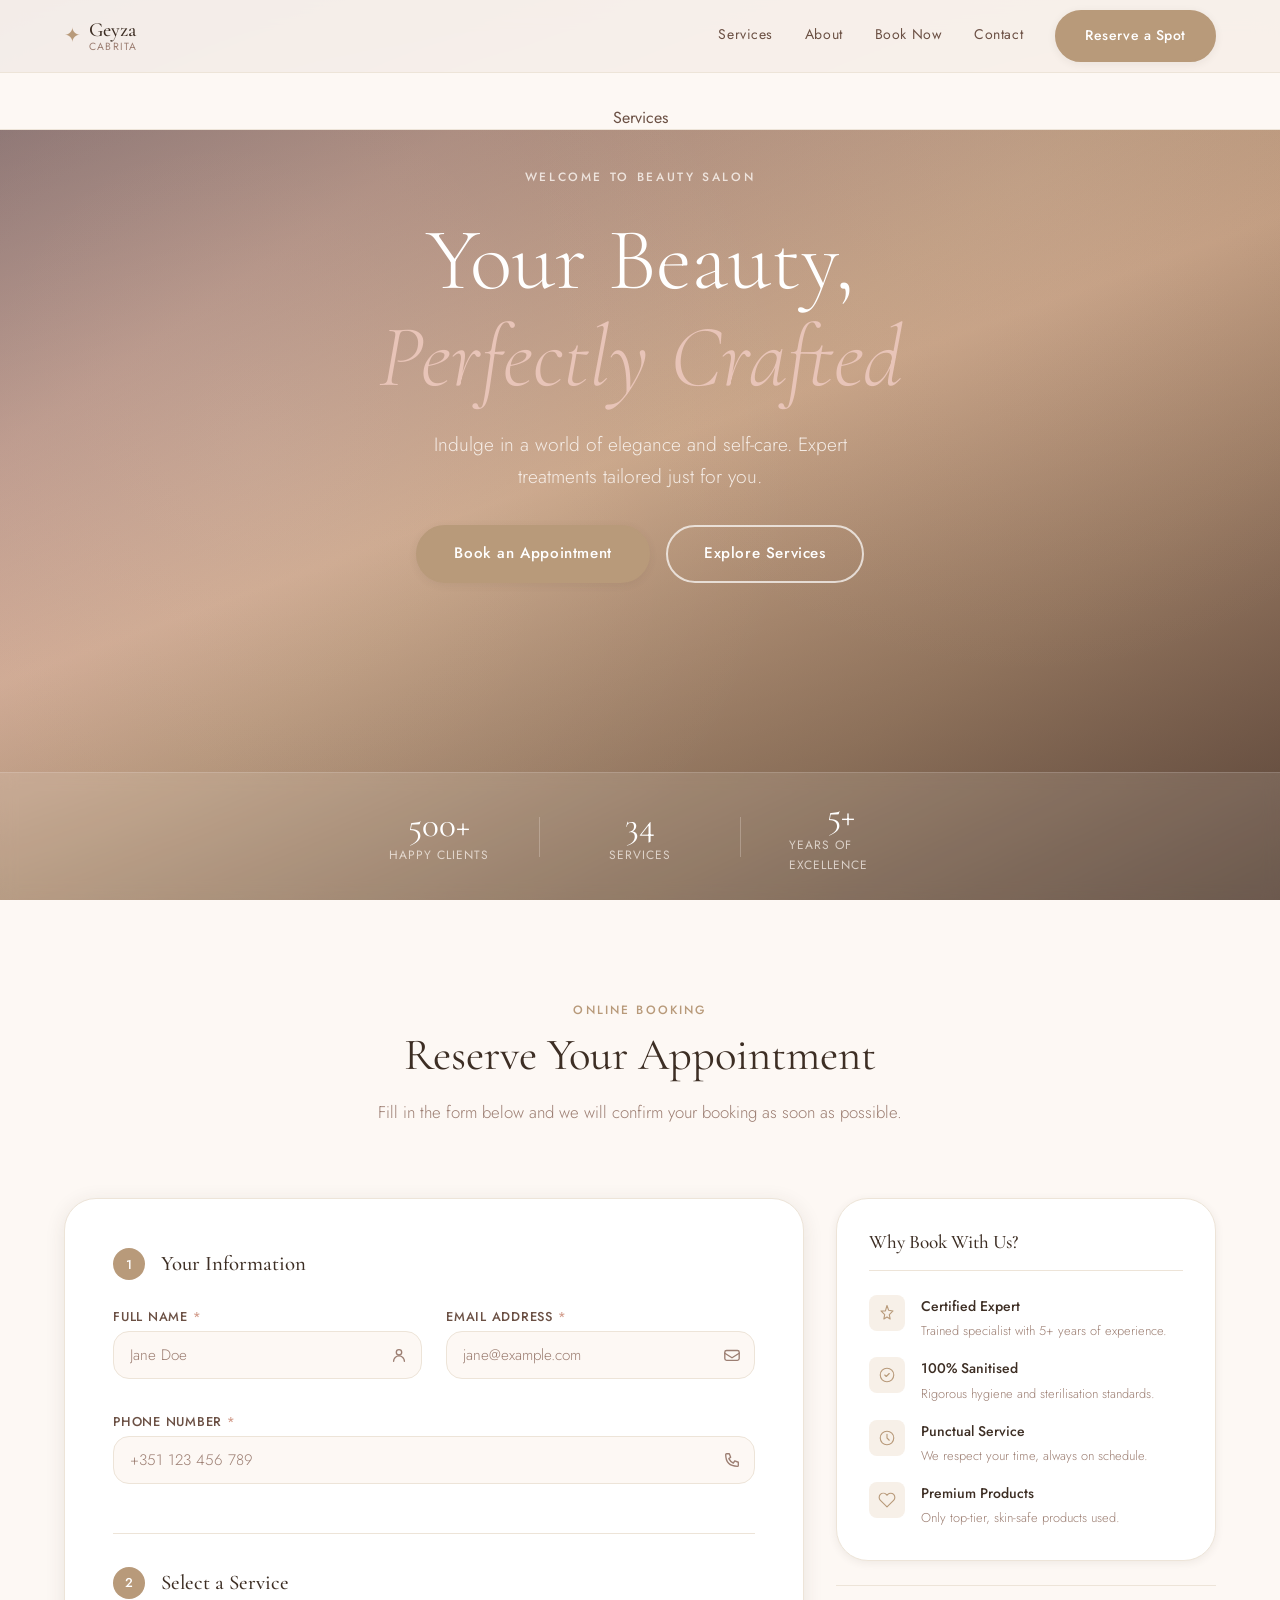
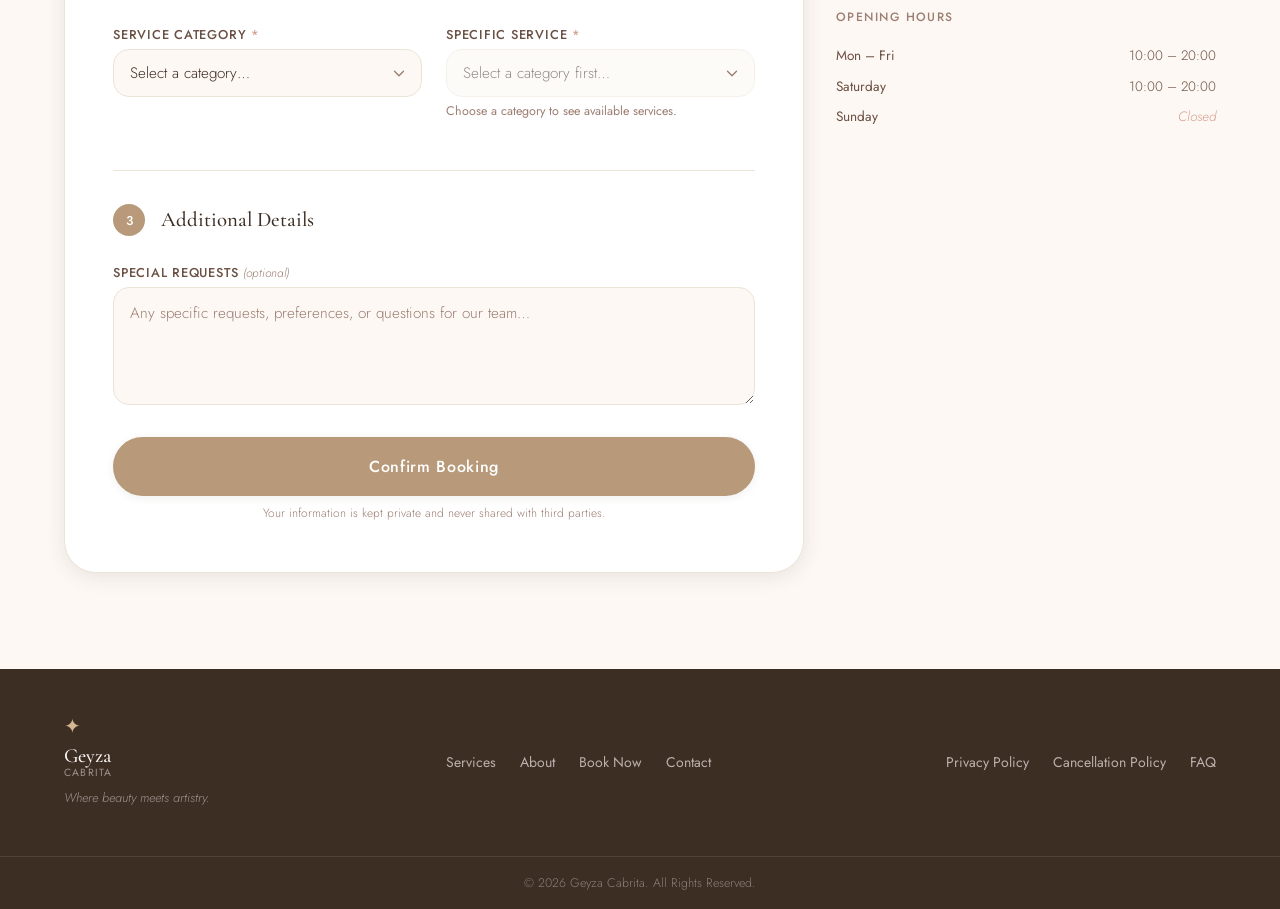
==== form.html @ 400c1639 "Add files via upload" ====
<!DOCTYPE html>
<html lang="en">
<head>
  <meta charset="UTF-8" />
  <meta name="viewport" content="width=device-width, initial-scale=1.0" />
  <meta name="description" content="Lumière Beauty Studio — Premium beauty salon offering manicure, pedicure, lashes, brows, waxing, and makeup services. Book your appointment online." />
  <title>Geyza Cabrita</title>

  <!-- Google Fonts -->
  <link rel="preconnect" href="https://fonts.googleapis.com" />
  <link rel="preconnect" href="https://fonts.gstatic.com" crossorigin />
  <link href="https://fonts.googleapis.com/css2?family=Cormorant+Garamond:ital,wght@0,300;0,400;0,500;0,600;1,300;1,400&family=Jost:wght@300;400;500;600&display=swap" rel="stylesheet" />

  <!-- Main Stylesheet -->
  <link rel="stylesheet" href="form.css" />
</head>
<body>

  <!-- ============================================================
       HEADER / NAVIGATION
  ============================================================ -->
  <header class="site-header" id="top">
    <div class="container header-inner">

      <!-- Logo -->
      <a href="#top" class="logo" aria-label="Lumière Beauty Studio home">
        <span class="logo-icon" aria-hidden="true">✦</span>
        <span class="logo-text">Geyza <em>Cabrita</em></span>
      </a>

      <!-- Desktop Navigation -->
      <nav class="nav-desktop" aria-label="Main navigation">
        <a href="#services">Services</a>
        <a href="#about">About</a>
        <a href="#booking">Book Now</a>
        <a href="#contact">Contact</a>
      </nav>

      <!-- CTA Button (desktop) -->
      <a href="#booking" class="btn btn-primary nav-cta">Reserve a Spot</a>

      <!-- Hamburger (mobile) -->
      <button class="hamburger" id="hamburger" aria-label="Toggle mobile menu" aria-expanded="false" aria-controls="mobile-menu">
        <span></span><span></span><span></span>
      </button>
    </div>

    <!-- Mobile Navigation Drawer -->
    <nav class="nav-mobile" id="mobile-menu" aria-label="Mobile navigation" aria-hidden="true">
      <a href="#services" class="mobile-link">Services</a>
      <a href="#about" class="mobile-link">About</a>
      <a href="#booking" class="mobile-link">Book Now</a>
      <a href="#contact" class="mobile-link">Contact</a>
      <a href="#booking" class="btn btn-primary mobile-cta">Reserve a Spot</a>
    </nav>
  </header>


  <!-- ============================================================
       HERO SECTION
  ============================================================ -->
  <section class="hero" aria-label="Hero banner">
    <div class="hero-overlay" aria-hidden="true"></div>
    <div class="container hero-content">
      <p class="hero-eyebrow">Welcome to Beauty Salon</p>
      <h1 class="hero-title">Your Beauty,<br /><em>Perfectly Crafted</em></h1>
      <p class="hero-subtitle">Indulge in a world of elegance and self-care. Expert treatments tailored just for you.</p>
      <div class="hero-actions">
        <a href="#booking" class="btn btn-primary btn-lg">Book an Appointment</a>
        <a href="#services" class="btn btn-outline btn-lg">Explore Services</a>
      </div>
    </div>

    <!-- Floating stats bar -->
    <div class="hero-stats" aria-label="Key statistics">
      <div class="stat-item">
        <span class="stat-number">500+</span>
        <span class="stat-label">Happy Clients</span>
      </div>
      <div class="stat-divider" aria-hidden="true"></div>
      <div class="stat-item">
        <span class="stat-number">34</span>
        <span class="stat-label">Services</span>
      </div>
      <div class="stat-divider" aria-hidden="true"></div>
      <div class="stat-item">
        <span class="stat-number">5+</span>
        <span class="stat-label">Years of Excellence</span>
      </div>
    </div>
  </section>



  <!-- ============================================================
       BOOKING / APPOINTMENT SECTION
  ============================================================ -->
  <section class="booking section-pad" id="booking" aria-labelledby="booking-heading">
    <div class="container">

      <div class="section-header">
        <p class="section-eyebrow">Online Booking</p>
        <h2 class="section-title" id="booking-heading">Reserve Your Appointment</h2>
        <p class="section-subtitle">Fill in the form below and we will confirm your booking as soon as possible.</p>
      </div>

      <div class="booking-layout">

        <!-- ---- BOOKING FORM ---- -->
        <div class="booking-form-wrap">
          <!--
            FormSpree endpoint — replace XXXXXXX with your actual FormSpree form ID.
            Example: action="https://formspree.io/f/abcdefgh"
          -->
          <form
            id="booking-form"
            class="booking-form"
            action="https://formspree.io/f/xpqjlldk"
            method="POST"
            novalidate
            aria-label="Appointment booking form"
          >

            <!-- Step 1: Personal Information -->
            <fieldset class="form-step" id="step-1">
              <legend class="step-legend">
                <span class="step-number" aria-hidden="true">1</span>
                Your Information
              </legend>

              <div class="form-row">
                <!-- Full Name -->
                <div class="form-group">
                  <label for="fullName" class="form-label">Full Name <span class="required" aria-hidden="true">*</span></label>
                  <div class="input-wrap">
                    <input
                      type="text"
                      id="fullName"
                      name="fullName"
                      class="form-input"
                      placeholder="Jane Doe"
                      required
                      autocomplete="name"
                      aria-required="true"
                    />
                    <span class="input-icon" aria-hidden="true">
                      <svg viewBox="0 0 20 20" fill="none"><circle cx="10" cy="7" r="3" stroke="currentColor" stroke-width="1.5"/><path d="M4 17c0-3.314 2.686-6 6-6s6 2.686 6 6" stroke="currentColor" stroke-width="1.5" stroke-linecap="round"/></svg>
                    </span>
                  </div>
                  <span class="form-error" id="fullName-error" role="alert" aria-live="polite"></span>
                </div>

                <!-- Email -->
                <div class="form-group">
                  <label for="email" class="form-label">Email Address <span class="required" aria-hidden="true">*</span></label>
                  <div class="input-wrap">
                    <input
                      type="email"
                      id="email"
                      name="email"
                      class="form-input"
                      placeholder="jane@example.com"
                      required
                      autocomplete="email"
                      aria-required="true"
                    />
                    <span class="input-icon" aria-hidden="true">
                      <svg viewBox="0 0 20 20" fill="none"><rect x="2" y="5" width="16" height="11" rx="2" stroke="currentColor" stroke-width="1.5"/><path d="M2 8l8 5 8-5" stroke="currentColor" stroke-width="1.5" stroke-linecap="round"/></svg>
                    </span>
                  </div>
                  <span class="form-error" id="email-error" role="alert" aria-live="polite"></span>
                </div>
              </div><!-- /.form-row -->

              <!-- Phone -->
              <div class="form-group">
                <label for="phone" class="form-label">Phone Number <span class="required" aria-hidden="true">*</span></label>
                <div class="input-wrap">
                  <input
                    type="tel"
                    id="phone"
                    name="phone"
                    class="form-input"
                    placeholder="+351 123 456 789"
                    required
                    autocomplete="tel"
                    aria-required="true"
                  />
                  <span class="input-icon" aria-hidden="true">
                    <svg viewBox="0 0 20 20" fill="none"><path d="M4 3h3l1.5 4-2 1.5a11 11 0 005 5L13 11l4 1.5V16a1 1 0 01-1 1C7.163 17 3 12.837 3 4a1 1 0 011-1z" stroke="currentColor" stroke-width="1.5" stroke-linejoin="round"/></svg>
                  </span>
                </div>
                <span class="form-error" id="phone-error" role="alert" aria-live="polite"></span>
              </div>

            </fieldset><!-- /#step-1 -->


            <!-- Step 2: Service Selection -->
            <fieldset class="form-step" id="step-2">
              <legend class="step-legend">
                <span class="step-number" aria-hidden="true">2</span>
                Select a Service
              </legend>

              <div class="form-row">
                <!-- Service Category -->
                <div class="form-group">
                  <label for="serviceCategory" class="form-label">Service Category <span class="required" aria-hidden="true">*</span></label>
                  <div class="select-wrap">
                    <select
                      id="serviceCategory"
                      name="serviceCategory"
                      class="form-select"
                      required
                      aria-required="true"
                    >
                      <option value="" disabled selected>Select a category…</option>
                      <option value="manicure">Manicure Services</option>
                      <option value="pedicure">Pedicure Services</option>
                      <option value="lashes">Lash Services</option>
                      <option value="brows">Eyebrow Services</option>
                      <option value="waxing">Waxing Services</option>
                      <option value="makeup">Makeup Services</option>
                    </select>
                    <span class="select-arrow" aria-hidden="true">
                      <svg viewBox="0 0 20 20" fill="none"><path d="M5 8l5 5 5-5" stroke="currentColor" stroke-width="1.5" stroke-linecap="round" stroke-linejoin="round"/></svg>
                    </span>
                  </div>
                  <span class="form-error" id="serviceCategory-error" role="alert" aria-live="polite"></span>
                </div>

                <!-- Specific Service -->
                <div class="form-group">
                  <label for="specificService" class="form-label">Specific Service <span class="required" aria-hidden="true">*</span></label>
                  <div class="select-wrap">
                    <select
                      id="specificService"
                      name="specificService"
                      class="form-select"
                      required
                      disabled
                      aria-required="true"
                      aria-describedby="service-hint"
                    >
                      <option value="" disabled selected>Select a category first…</option>
                    </select>
                    <span class="select-arrow" aria-hidden="true">
                      <svg viewBox="0 0 20 20" fill="none"><path d="M5 8l5 5 5-5" stroke="currentColor" stroke-width="1.5" stroke-linecap="round" stroke-linejoin="round"/></svg>
                    </span>
                  </div>
                  <span class="form-hint" id="service-hint">Choose a category to see available services.</span>
                  <span class="form-error" id="specificService-error" role="alert" aria-live="polite"></span>
                </div>
              </div><!-- /.form-row -->

            </fieldset><!-- /#step-2 -->


            <!-- Step 3: Comment / Notes -->
            <fieldset class="form-step" id="step-3">
              <legend class="step-legend">
                <span class="step-number" aria-hidden="true">3</span>
                Additional Details
              </legend>

              <div class="form-group">
                <label for="notes" class="form-label">Special Requests <span class="optional">(optional)</span></label>
                <textarea
                  id="notes"
                  name="notes"
                  class="form-textarea"
                  rows="4"
                  placeholder="Any specific requests, preferences, or questions for our team…"
                  aria-label="Special requests or comments"
                ></textarea>
              </div>

            </fieldset><!-- /#step-3 -->


            <!-- Submit -->
            <div class="form-submit">
              <button type="submit" class="btn btn-primary btn-submit" id="submit-btn">
                <span class="btn-text">Confirm Booking</span>
                <span class="btn-spinner" aria-hidden="true"></span>
              </button>
              <p class="form-privacy">Your information is kept private and never shared with third parties.</p>
            </div>

            <!-- Success Message (shown after submission) -->
            <div class="form-success" id="form-success" role="alert" aria-live="polite" hidden>
              <span class="success-icon" aria-hidden="true">✓</span>
              <h3>Booking Confirmed!</h3>
              <p>Thank you for your reservation. We will be in touch shortly to confirm your appointment details.</p>
            </div>

          </form>
        </div><!-- /.booking-form-wrap -->


        <!-- ---- SIDEBAR INFO ---- -->
        <aside class="booking-sidebar" aria-label="Booking information">

          <!-- Why book with us -->
          <div class="sidebar-card">
            <h3 class="sidebar-card-title">Why Book With Us?</h3>
            <ul class="sidebar-features">
              <li>
                <span class="sidebar-feature-icon" aria-hidden="true">
                  <svg viewBox="0 0 24 24" fill="none"><path d="M12 2l2.09 6.26L20 9.27l-4.91 4.78L16.18 20 12 17.27 7.82 20l1.09-5.95L4 9.27l5.91-.01L12 2z" stroke="currentColor" stroke-width="1.5" stroke-linejoin="round"/></svg>
                </span>
                <div>
                  <strong>Certified Expert</strong>
                  <p>Trained specialist with 5+ years of experience.</p>
                </div>
              </li>
              <li>
                <span class="sidebar-feature-icon" aria-hidden="true">
                  <svg viewBox="0 0 24 24" fill="none"><path d="M9 12l2 2 4-4" stroke="currentColor" stroke-width="1.5" stroke-linecap="round" stroke-linejoin="round"/><circle cx="12" cy="12" r="9" stroke="currentColor" stroke-width="1.5"/></svg>
                </span>
                <div>
                  <strong>100% Sanitised</strong>
                  <p>Rigorous hygiene and sterilisation standards.</p>
                </div>
              </li>
              <li>
                <span class="sidebar-feature-icon" aria-hidden="true">
                  <svg viewBox="0 0 24 24" fill="none"><circle cx="12" cy="12" r="9" stroke="currentColor" stroke-width="1.5"/><path d="M12 7v5l3 3" stroke="currentColor" stroke-width="1.5" stroke-linecap="round"/></svg>
                </span>
                <div>
                  <strong>Punctual Service</strong>
                  <p>We respect your time, always on schedule.</p>
                </div>
              </li>
              <li>
                <span class="sidebar-feature-icon" aria-hidden="true">
                  <svg viewBox="0 0 24 24" fill="none"><path d="M20.84 4.61a5.5 5.5 0 00-7.78 0L12 5.67l-1.06-1.06a5.5 5.5 0 00-7.78 7.78l1.06 1.06L12 21.23l7.78-7.78 1.06-1.06a5.5 5.5 0 000-7.78z" stroke="currentColor" stroke-width="1.5" stroke-linejoin="round"/></svg>
                </span>
                <div>
                  <strong>Premium Products</strong>
                  <p>Only top-tier, skin-safe products used.</p>
                </div>
              </li>
            </ul>
          </div>

            <!-- Opening Hours -->
            <div class="opening-hours">
              <h4 class="hours-title">Opening Hours</h4>
              <table class="hours-table" aria-label="Opening hours">
                <tbody>
                  <tr><td>Mon – Fri</td><td>10:00 – 20:00</td></tr>
                  <tr><td>Saturday</td><td>10:00 – 20:00</td></tr>
                  <tr><td>Sunday</td><td class="closed">Closed</td></tr>
                </tbody>
              </table>
            </div>
          </div>

        </aside><!-- /.booking-sidebar -->

      </div><!-- /.booking-layout -->
    </div><!-- /.container -->
  </section>


 
  <!-- ============================================================
       FOOTER
  ============================================================ -->
  <footer class="site-footer" role="contentinfo">
    <div class="container footer-inner">

      <div class="footer-brand">
        <span class="logo-icon" aria-hidden="true">✦</span>
        <span class="logo-text">Geyza<em>Cabrita</em></span>
        <p class="footer-tagline">Where beauty meets artistry.</p>
      </div>

      <nav class="footer-nav" aria-label="Footer navigation">
        <a href="#services">Services</a>
        <a href="#about">About</a>
        <a href="#booking">Book Now</a>
        <a href="#contact">Contact</a>
      </nav>

      <nav class="footer-legal" aria-label="Legal links">
        <a href="#">Privacy Policy</a>
        <a href="#">Cancellation Policy</a>
        <a href="#">FAQ</a>
      </nav>

    </div>
    <div class="footer-bottom">
      <p>&copy; <span id="year"></span> Geyza Cabrita. All Rights Reserved.</p>
    </div>
  </footer>


  <!-- Main JavaScript -->
  <script src="form.js"></script>

</body>
</html>
---- form.css ----
/* ============================================================
   LUMIÈRE BEAUTY STUDIO — Main Stylesheet
   style.css
   ============================================================
   Table of Contents:
   1.  CSS Custom Properties (Design Tokens)
   2.  CSS Reset & Base
   3.  Typography
   4.  Layout Utilities
   5.  Buttons
   6.  Header & Navigation
   7.  Mobile Navigation Drawer
   8.  Hero Section
   9.  Services Section
   10. About Section
   11. Booking / Form Section
   12. Contact Section
   13. Footer
   14. Animations & Transitions
   15. Media Queries (Responsive)
   ============================================================ */


/* ============================================================
   1. CSS CUSTOM PROPERTIES (DESIGN TOKENS)
   ============================================================ */
:root {
  /* --- Colour Palette --- */
  --clr-cream:        #fdf8f4;      /* page background */
  --clr-cream-mid:    #f7f0e8;      /* section alternates */
  --clr-cream-dark:   #ede4d8;      /* borders, dividers */
  --clr-beige:        #d4b896;      /* accent warm */
  --clr-beige-dark:   #b89a7a;      /* hover states */
  --clr-rose:         #e8c4b8;      /* soft pastel accent */
  --clr-rose-dark:    #d4a090;      /* rose hover */
  --clr-mauve:        #c9b0c0;      /* secondary accent */
  --clr-text:         #3d2e24;      /* primary text */
  --clr-text-mid:     #6b5044;      /* secondary text */
  --clr-text-light:   #9c7e72;      /* muted text */
  --clr-white:        #ffffff;
  --clr-black:        #1a1210;

  /* --- Typography --- */
  --font-serif:   'Cormorant Garamond', Georgia, serif;
  --font-sans:    'Jost', system-ui, sans-serif;

  /* --- Spacing Scale --- */
  --space-xs:   0.25rem;   /*  4px */
  --space-sm:   0.5rem;    /*  8px */
  --space-md:   1rem;      /* 16px */
  --space-lg:   1.5rem;    /* 24px */
  --space-xl:   2rem;      /* 32px */
  --space-2xl:  3rem;      /* 48px */
  --space-3xl:  4.5rem;    /* 72px */
  --space-4xl:  6rem;      /* 96px */

  /* --- Border Radius --- */
  --radius-sm:   0.5rem;
  --radius-md:   1rem;
  --radius-lg:   1.5rem;
  --radius-xl:   2rem;
  --radius-full: 9999px;

  /* --- Shadows --- */
  --shadow-xs:  0 1px 3px rgba(61, 46, 36, 0.06);
  --shadow-sm:  0 2px 8px rgba(61, 46, 36, 0.08);
  --shadow-md:  0 4px 20px rgba(61, 46, 36, 0.10);
  --shadow-lg:  0 8px 40px rgba(61, 46, 36, 0.12);
  --shadow-xl:  0 16px 60px rgba(61, 46, 36, 0.14);

  /* --- Transitions --- */
  --transition-fast:   150ms ease;
  --transition-base:   250ms ease;
  --transition-slow:   400ms ease;

  /* --- Layout --- */
  --container-max:  1200px;
  --header-height:  72px;
}


/* ============================================================
   2. CSS RESET & BASE
   ============================================================ */
*, *::before, *::after {
  box-sizing: border-box;
  margin: 0;
  padding: 0;
}

html {
  scroll-behavior: smooth;
  -webkit-text-size-adjust: 100%;
  font-size: 16px;
}

body {
  font-family: var(--font-sans);
  font-size: 1rem;
  line-height: 1.65;
  color: var(--clr-text);
  background-color: var(--clr-cream);
  -webkit-font-smoothing: antialiased;
  -moz-osx-font-smoothing: grayscale;
  overflow-x: hidden;
}

img, svg {
  display: block;
  max-width: 100%;
}

a {
  color: inherit;
  text-decoration: none;
  transition: color var(--transition-base);
}

ul, ol {
  list-style: none;
}

button {
  cursor: pointer;
  border: none;
  background: none;
  font-family: inherit;
}

input, select, textarea {
  font-family: inherit;
  font-size: inherit;
}

fieldset {
  border: none;
}

/* Focus visible styles for accessibility */
:focus-visible {
  outline: 2px solid var(--clr-beige-dark);
  outline-offset: 3px;
  border-radius: var(--radius-sm);
}


/* ============================================================
   3. TYPOGRAPHY
   ============================================================ */
h1, h2, h3, h4, h5, h6 {
  font-family: var(--font-serif);
  font-weight: 400;
  line-height: 1.2;
  color: var(--clr-text);
}

h1 { font-size: clamp(2.4rem, 5vw, 4rem); }
h2 { font-size: clamp(1.8rem, 3.5vw, 2.8rem); }
h3 { font-size: clamp(1.2rem, 2vw, 1.6rem); }
h4 { font-size: 1.1rem; }

em { font-style: italic; }

p {
  color: var(--clr-text-mid);
  font-weight: 300;
}

strong {
  font-weight: 500;
  color: var(--clr-text);
}


/* ============================================================
   4. LAYOUT UTILITIES
   ============================================================ */
.container {
  width: 100%;
  max-width: var(--container-max);
  margin-inline: auto;
  padding-inline: var(--space-lg);
}

.section-pad {
  padding-block: var(--space-4xl);
}

.section-header {
  text-align: center;
  max-width: 640px;
  margin-inline: auto;
  margin-bottom: var(--space-3xl);
}

.section-eyebrow {
  display: inline-block;
  font-family: var(--font-sans);
  font-size: 0.75rem;
  font-weight: 500;
  letter-spacing: 0.18em;
  text-transform: uppercase;
  color: var(--clr-beige-dark);
  margin-bottom: var(--space-sm);
}

.section-title {
  margin-bottom: var(--space-md);
}

.section-subtitle {
  font-size: 1.05rem;
  color: var(--clr-text-light);
}


/* ============================================================
   5. BUTTONS
   ============================================================ */
.btn {
  display: inline-flex;
  align-items: center;
  justify-content: center;
  gap: var(--space-sm);
  padding: 0.75rem 1.75rem;
  border-radius: var(--radius-full);
  font-family: var(--font-sans);
  font-size: 0.875rem;
  font-weight: 500;
  letter-spacing: 0.04em;
  transition:
    background-color var(--transition-base),
    color var(--transition-base),
    border-color var(--transition-base),
    box-shadow var(--transition-base),
    transform var(--transition-fast);
  white-space: nowrap;
  cursor: pointer;
}

.btn:active {
  transform: translateY(1px);
}

/* Primary */
.btn-primary {
  background-color: var(--clr-beige-dark);
  color: var(--clr-white);
  border: 2px solid var(--clr-beige-dark);
  box-shadow: var(--shadow-sm);
}

.btn-primary:hover,
.btn-primary:focus-visible {
  background-color: var(--clr-text-mid);
  border-color: var(--clr-text-mid);
  box-shadow: var(--shadow-md);
  color: var(--clr-white);
}

/* Outline */
.btn-outline {
  background-color: transparent;
  color: var(--clr-white);
  border: 2px solid rgba(255, 255, 255, 0.7);
}

.btn-outline:hover,
.btn-outline:focus-visible {
  background-color: rgba(255, 255, 255, 0.15);
  border-color: var(--clr-white);
}

/* Large */
.btn-lg {
  padding: 0.9rem 2.25rem;
  font-size: 0.95rem;
}

/* Submit button */
.btn-submit {
  width: 100%;
  padding: 1rem 2rem;
  font-size: 1rem;
  position: relative;
  overflow: hidden;
}

.btn-submit .btn-spinner {
  display: none;
  width: 18px;
  height: 18px;
  border: 2px solid rgba(255,255,255,0.4);
  border-top-color: var(--clr-white);
  border-radius: 50%;
  animation: spin 0.7s linear infinite;
}

.btn-submit.loading .btn-text { opacity: 0.6; }
.btn-submit.loading .btn-spinner { display: block; }


/* ============================================================
   6. HEADER & NAVIGATION
   ============================================================ */
.site-header {
  position: fixed;
  top: 0;
  left: 0;
  right: 0;
  z-index: 1000;
  background-color: rgba(253, 248, 244, 0.92);
  backdrop-filter: blur(12px);
  -webkit-backdrop-filter: blur(12px);
  border-bottom: 1px solid var(--clr-cream-dark);
  transition: box-shadow var(--transition-base);
}

.site-header.scrolled {
  box-shadow: var(--shadow-md);
}

.header-inner {
  display: flex;
  align-items: center;
  justify-content: space-between;
  height: var(--header-height);
  gap: var(--space-xl);
}

/* Logo */
.logo {
  display: flex;
  align-items: center;
  gap: var(--space-sm);
  flex-shrink: 0;
}

.logo-icon {
  font-size: 1.25rem;
  color: var(--clr-beige-dark);
  line-height: 1;
}

.logo-text {
  font-family: var(--font-serif);
  font-size: 1.25rem;
  font-weight: 500;
  color: var(--clr-text);
  display: flex;
  flex-direction: column;
  line-height: 1.1;
}

.logo-text em {
  font-size: 0.65rem;
  font-style: normal;
  font-family: var(--font-sans);
  font-weight: 400;
  letter-spacing: 0.12em;
  text-transform: uppercase;
  color: var(--clr-text-light);
}

/* Desktop Nav */
.nav-desktop {
  display: flex;
  align-items: center;
  gap: var(--space-xl);
  margin-left: auto;
}

.nav-desktop a {
  font-size: 0.875rem;
  font-weight: 400;
  letter-spacing: 0.04em;
  color: var(--clr-text-mid);
  position: relative;
  padding-bottom: 2px;
}

.nav-desktop a::after {
  content: '';
  position: absolute;
  bottom: -2px;
  left: 0;
  right: 0;
  height: 1px;
  background-color: var(--clr-beige-dark);
  transform: scaleX(0);
  transform-origin: left;
  transition: transform var(--transition-base);
}

.nav-desktop a:hover::after,
.nav-desktop a:focus-visible::after {
  transform: scaleX(1);
}

.nav-desktop a:hover,
.nav-desktop a:focus-visible {
  color: var(--clr-text);
}

.nav-cta {
  flex-shrink: 0;
}

/* Hamburger */
.hamburger {
  display: none;
  flex-direction: column;
  justify-content: center;
  gap: 5px;
  width: 36px;
  height: 36px;
  padding: 4px;
  border-radius: var(--radius-sm);
  transition: background-color var(--transition-fast);
}

.hamburger:hover {
  background-color: var(--clr-cream-dark);
}

.hamburger span {
  display: block;
  width: 100%;
  height: 1.5px;
  background-color: var(--clr-text);
  border-radius: var(--radius-full);
  transition: transform var(--transition-base), opacity var(--transition-base);
}

/* Hamburger open state */
.hamburger.open span:nth-child(1) {
  transform: translateY(6.5px) rotate(45deg);
}
.hamburger.open span:nth-child(2) {
  opacity: 0;
  transform: scaleX(0);
}
.hamburger.open span:nth-child(3) {
  transform: translateY(-6.5px) rotate(-45deg);
}


/* ============================================================
   7. MOBILE NAVIGATION DRAWER
   ============================================================ */
.nav-mobile {
  display: flex;
  flex-direction: column;
  align-items: center;
  gap: var(--space-sm);
  padding: var(--space-lg) var(--space-lg) var(--space-xl);
  background-color: var(--clr-cream);
  border-top: 1px solid var(--clr-cream-dark);
  /* Hidden by default */
  max-height: 0;
  overflow: hidden;
  transition: max-height var(--transition-slow), padding var(--transition-slow);
}

.nav-mobile.open {
  max-height: 400px;
}

.mobile-link {
  font-size: 1rem;
  font-weight: 400;
  color: var(--clr-text-mid);
  padding: var(--space-sm) var(--space-md);
  border-radius: var(--radius-sm);
  width: 100%;
  text-align: center;
  transition: background-color var(--transition-fast), color var(--transition-fast);
}

.mobile-link:hover {
  background-color: var(--clr-cream-mid);
  color: var(--clr-text);
}

.mobile-cta {
  margin-top: var(--space-sm);
  width: 100%;
  max-width: 280px;
}


/* ============================================================
   8. HERO SECTION
   ============================================================ */
.hero {
  position: relative;
  min-height: 100svh;
  display: flex;
  flex-direction: column;
  align-items: center;
  justify-content: center;
  padding-top: var(--header-height);
  /* Gradient background simulating a luxury salon atmosphere */
  background:
    linear-gradient(
      160deg,
      rgba(61, 46, 36, 0.55) 0%,
      rgba(180, 130, 110, 0.35) 50%,
      rgba(61, 46, 36, 0.65) 100%
    ),
    linear-gradient(
      to bottom right,
      #c9b0c0 0%,
      #e8c4b8 25%,
      #d4b896 50%,
      #b89a7a 75%,
      #8a6a5a 100%
    );
  overflow: hidden;
}

/* Decorative texture overlay */
.hero-overlay {
  position: absolute;
  inset: 0;
  background-image:
    radial-gradient(circle at 20% 50%, rgba(253, 248, 244, 0.08) 0%, transparent 50%),
    radial-gradient(circle at 80% 20%, rgba(232, 196, 184, 0.12) 0%, transparent 40%);
  pointer-events: none;
}

.hero-content {
  position: relative;
  z-index: 1;
  text-align: center;
  padding-block: var(--space-4xl) var(--space-3xl);
  display: flex;
  flex-direction: column;
  align-items: center;
  gap: var(--space-lg);
}

.hero-eyebrow {
  font-family: var(--font-sans);
  font-size: 0.75rem;
  font-weight: 500;
  letter-spacing: 0.22em;
  text-transform: uppercase;
  color: rgba(253, 248, 244, 0.8);
  margin: 0;
}

.hero-title {
  font-family: var(--font-serif);
  font-size: clamp(2.8rem, 7vw, 5.5rem);
  font-weight: 300;
  color: var(--clr-white);
  line-height: 1.1;
  max-width: 700px;
}

.hero-title em {
  font-style: italic;
  font-weight: 300;
  color: var(--clr-rose);
}

.hero-subtitle {
  font-size: clamp(1rem, 2vw, 1.2rem);
  color: rgba(253, 248, 244, 0.85);
  max-width: 480px;
  font-weight: 300;
  margin: 0;
}

.hero-actions {
  display: flex;
  flex-wrap: wrap;
  gap: var(--space-md);
  justify-content: center;
  margin-top: var(--space-sm);
}

/* Stats bar */
.hero-stats {
  position: relative;
  z-index: 1;
  width: 100%;
  background-color: rgba(253, 248, 244, 0.12);
  backdrop-filter: blur(8px);
  -webkit-backdrop-filter: blur(8px);
  border-top: 1px solid rgba(253, 248, 244, 0.15);
  display: flex;
  align-items: center;
  justify-content: center;
  gap: 0;
  padding: var(--space-lg) var(--space-lg);
  margin-top: auto;
}

.stat-item {
  display: flex;
  flex-direction: column;
  align-items: center;
  gap: var(--space-xs);
  padding-inline: var(--space-2xl);
  flex: 1;
  max-width: 200px;
}

.stat-number {
  font-family: var(--font-serif);
  font-size: clamp(1.6rem, 3vw, 2.2rem);
  font-weight: 400;
  color: var(--clr-white);
  line-height: 1;
}

.stat-label {
  font-size: 0.75rem;
  font-weight: 400;
  letter-spacing: 0.08em;
  text-transform: uppercase;
  color: rgba(253, 248, 244, 0.7);
}

.stat-divider {
  width: 1px;
  height: 40px;
  background-color: rgba(253, 248, 244, 0.25);
  flex-shrink: 0;
}


/* ============================================================
   9. SERVICES SECTION
   ============================================================ */
.services {
  background-color: var(--clr-cream);
}

.services-grid {
  display: grid;
  grid-template-columns: repeat(auto-fill, minmax(300px, 1fr));
  gap: var(--space-lg);
}

.service-card {
  background-color: var(--clr-white);
  border: 1px solid var(--clr-cream-dark);
  border-radius: var(--radius-xl);
  padding: var(--space-xl) var(--space-xl) var(--space-lg);
  display: flex;
  flex-direction: column;
  gap: var(--space-md);
  transition:
    transform var(--transition-base),
    box-shadow var(--transition-base),
    border-color var(--transition-base);
}

.service-card:hover {
  transform: translateY(-4px);
  box-shadow: var(--shadow-lg);
  border-color: var(--clr-beige);
}

.service-card-icon {
  width: 52px;
  height: 52px;
  background-color: var(--clr-cream-mid);
  border-radius: var(--radius-md);
  display: flex;
  align-items: center;
  justify-content: center;
  color: var(--clr-beige-dark);
  flex-shrink: 0;
}

.service-card-icon svg {
  width: 28px;
  height: 28px;
}

.service-card-title {
  font-family: var(--font-serif);
  font-size: 1.4rem;
  font-weight: 500;
  color: var(--clr-text);
}

.service-card-desc {
  font-size: 0.9rem;
  color: var(--clr-text-light);
  line-height: 1.6;
  margin: 0;
}

.service-list {
  display: flex;
  flex-direction: column;
  gap: var(--space-xs);
  flex: 1;
}

.service-list li {
  font-size: 0.875rem;
  color: var(--clr-text-mid);
  padding: var(--space-xs) 0;
  border-bottom: 1px solid var(--clr-cream-dark);
  display: flex;
  align-items: center;
  gap: var(--space-sm);
}

.service-list li::before {
  content: '·';
  color: var(--clr-beige-dark);
  font-size: 1.2rem;
  line-height: 1;
  flex-shrink: 0;
}

.service-list li:last-child {
  border-bottom: none;
}

.service-card-link {
  display: inline-flex;
  align-items: center;
  gap: var(--space-xs);
  font-size: 0.8rem;
  font-weight: 500;
  letter-spacing: 0.06em;
  text-transform: uppercase;
  color: var(--clr-beige-dark);
  margin-top: var(--space-sm);
  transition: gap var(--transition-fast), color var(--transition-fast);
}

.service-card-link:hover {
  gap: var(--space-md);
  color: var(--clr-text);
}


/* ============================================================
   10. ABOUT SECTION
   ============================================================ */
.about {
  background-color: var(--clr-cream-mid);
}

.about-inner {
  display: grid;
  grid-template-columns: 1fr 1fr;
  gap: var(--space-4xl);
  align-items: center;
}

/* Visual panel */
.about-visual {
  display: flex;
  justify-content: center;
}

.about-image-frame {
  position: relative;
  width: 100%;
  max-width: 420px;
}

.about-image-placeholder {
  width: 100%;
  aspect-ratio: 4 / 5;
  background: linear-gradient(135deg, var(--clr-rose) 0%, var(--clr-beige) 50%, var(--clr-mauve) 100%);
  border-radius: var(--radius-xl);
  display: flex;
  align-items: center;
  justify-content: center;
  box-shadow: var(--shadow-xl);
  overflow: hidden;
}

/* Replace the placeholder with an actual <img> tag when you have a photo */
.about-monogram {
  font-family: var(--font-serif);
  font-size: 8rem;
  font-weight: 300;
  color: rgba(255, 255, 255, 0.5);
  line-height: 1;
  font-style: italic;
}

.about-badge {
  position: absolute;
  bottom: -var(--space-lg);
  right: -var(--space-lg);
  bottom: -1.5rem;
  right: -1.5rem;
  background-color: var(--clr-white);
  border-radius: var(--radius-lg);
  padding: var(--space-md) var(--space-lg);
  box-shadow: var(--shadow-lg);
  display: flex;
  flex-direction: column;
  align-items: center;
  gap: var(--space-xs);
  min-width: 110px;
  text-align: center;
}

.badge-number {
  font-family: var(--font-serif);
  font-size: 2rem;
  font-weight: 500;
  color: var(--clr-beige-dark);
  line-height: 1;
}

.badge-text {
  font-size: 0.7rem;
  font-weight: 500;
  letter-spacing: 0.08em;
  text-transform: uppercase;
  color: var(--clr-text-light);
  line-height: 1.4;
}

/* Text content */
.about-content {
  display: flex;
  flex-direction: column;
  gap: var(--space-lg);
}

.about-text {
  font-size: 1rem;
  line-height: 1.8;
  color: var(--clr-text-mid);
}

.about-features {
  display: flex;
  flex-direction: column;
  gap: var(--space-md);
  padding: var(--space-lg);
  background-color: var(--clr-white);
  border-radius: var(--radius-lg);
  border: 1px solid var(--clr-cream-dark);
}

.about-feature {
  display: flex;
  align-items: flex-start;
  gap: var(--space-md);
}

.feature-icon {
  font-size: 0.9rem;
  color: var(--clr-beige-dark);
  flex-shrink: 0;
  margin-top: 2px;
}

.about-feature strong {
  display: block;
  font-size: 0.95rem;
  margin-bottom: var(--space-xs);
}

.about-feature p {
  font-size: 0.875rem;
  color: var(--clr-text-light);
  margin: 0;
}


/* ============================================================
   11. BOOKING / FORM SECTION
   ============================================================ */
.booking {
  background-color: var(--clr-cream);
}

.booking-layout {
  display: grid;
  grid-template-columns: 1fr 380px;
  gap: var(--space-xl);
  align-items: start;
}

/* Form wrapper */
.booking-form-wrap {
  background-color: var(--clr-white);
  border: 1px solid var(--clr-cream-dark);
  border-radius: var(--radius-xl);
  padding: var(--space-2xl);
  box-shadow: var(--shadow-md);
}

/* Form steps */
.form-step {
  padding: 0;
  margin-bottom: var(--space-xl);
  padding-bottom: var(--space-xl);
  border-bottom: 1px solid var(--clr-cream-dark);
}

.form-step:last-of-type {
  border-bottom: none;
  margin-bottom: 0;
  padding-bottom: 0;
}

.step-legend {
  display: flex;
  align-items: center;
  gap: var(--space-md);
  font-family: var(--font-serif);
  font-size: 1.3rem;
  font-weight: 500;
  color: var(--clr-text);
  margin-bottom: var(--space-lg);
  width: 100%;
}

.step-number {
  display: inline-flex;
  align-items: center;
  justify-content: center;
  width: 32px;
  height: 32px;
  border-radius: 50%;
  background-color: var(--clr-beige-dark);
  color: var(--clr-white);
  font-family: var(--font-sans);
  font-size: 0.8rem;
  font-weight: 500;
  flex-shrink: 0;
}

/* Form rows */
.form-row {
  display: grid;
  grid-template-columns: 1fr 1fr;
  gap: var(--space-lg);
}

/* Form groups */
.form-group {
  display: flex;
  flex-direction: column;
  gap: var(--space-xs);
  margin-bottom: var(--space-md);
}

.form-group:last-child {
  margin-bottom: 0;
}

/* Labels */
.form-label {
  font-size: 0.8rem;
  font-weight: 500;
  letter-spacing: 0.06em;
  text-transform: uppercase;
  color: var(--clr-text-mid);
}

.required {
  color: var(--clr-rose-dark);
}

.optional {
  font-weight: 300;
  font-style: italic;
  text-transform: none;
  letter-spacing: 0;
  color: var(--clr-text-light);
  font-size: 0.75rem;
}

/* Input wrapper */
.input-wrap {
  position: relative;
}

.input-wrap .input-icon {
  position: absolute;
  right: 0.875rem;
  top: 50%;
  transform: translateY(-50%);
  width: 18px;
  height: 18px;
  color: var(--clr-text-light);
  pointer-events: none;
}

.input-wrap .input-icon svg {
  width: 100%;
  height: 100%;
}

/* Inputs */
.form-input {
  width: 100%;
  padding: 0.75rem 2.75rem 0.75rem 1rem;
  background-color: var(--clr-cream);
  border: 1.5px solid var(--clr-cream-dark);
  border-radius: var(--radius-md);
  color: var(--clr-text);
  font-size: 0.95rem;
  font-weight: 300;
  transition:
    border-color var(--transition-base),
    background-color var(--transition-base),
    box-shadow var(--transition-base);
}

.form-input::placeholder {
  color: var(--clr-text-light);
  font-weight: 300;
}

.form-input:hover {
  border-color: var(--clr-beige);
}

.form-input:focus {
  outline: none;
  border-color: var(--clr-beige-dark);
  background-color: var(--clr-white);
  box-shadow: 0 0 0 3px rgba(180, 154, 122, 0.15);
}

.form-input.error {
  border-color: #c0392b;
  background-color: #fff8f8;
}

/* Select wrapper */
.select-wrap {
  position: relative;
}

.select-wrap .select-arrow {
  position: absolute;
  right: 0.875rem;
  top: 50%;
  transform: translateY(-50%);
  width: 18px;
  height: 18px;
  color: var(--clr-text-light);
  pointer-events: none;
}

.select-wrap .select-arrow svg {
  width: 100%;
  height: 100%;
}

.form-select {
  width: 100%;
  padding: 0.75rem 2.75rem 0.75rem 1rem;
  background-color: var(--clr-cream);
  border: 1.5px solid var(--clr-cream-dark);
  border-radius: var(--radius-md);
  color: var(--clr-text);
  font-size: 0.95rem;
  font-weight: 300;
  appearance: none;
  -webkit-appearance: none;
  cursor: pointer;
  transition:
    border-color var(--transition-base),
    background-color var(--transition-base),
    box-shadow var(--transition-base);
}

.form-select:hover {
  border-color: var(--clr-beige);
}

.form-select:focus {
  outline: none;
  border-color: var(--clr-beige-dark);
  background-color: var(--clr-white);
  box-shadow: 0 0 0 3px rgba(180, 154, 122, 0.15);
}

.form-select:disabled {
  opacity: 0.55;
  cursor: not-allowed;
}

.form-select.error {
  border-color: #c0392b;
}

/* Textarea */
.form-textarea {
  width: 100%;
  padding: 0.875rem 1rem;
  background-color: var(--clr-cream);
  border: 1.5px solid var(--clr-cream-dark);
  border-radius: var(--radius-md);
  color: var(--clr-text);
  font-size: 0.95rem;
  font-weight: 300;
  resize: vertical;
  min-height: 110px;
  transition:
    border-color var(--transition-base),
    background-color var(--transition-base),
    box-shadow var(--transition-base);
}

.form-textarea::placeholder {
  color: var(--clr-text-light);
  font-weight: 300;
}

.form-textarea:hover {
  border-color: var(--clr-beige);
}

.form-textarea:focus {
  outline: none;
  border-color: var(--clr-beige-dark);
  background-color: var(--clr-white);
  box-shadow: 0 0 0 3px rgba(180, 154, 122, 0.15);
}

/* Error & hint messages */
.form-error {
  font-size: 0.78rem;
  color: #c0392b;
  min-height: 1em;
  display: block;
}

.form-hint {
  font-size: 0.78rem;
  color: var(--clr-text-light);
}

/* Submit area */
.form-submit {
  margin-top: var(--space-xl);
  display: flex;
  flex-direction: column;
  gap: var(--space-sm);
  align-items: center;
}

.form-privacy {
  font-size: 0.75rem;
  color: var(--clr-text-light);
  text-align: center;
  margin: 0;
}

/* Success message */
.form-success {
  display: flex;
  flex-direction: column;
  align-items: center;
  gap: var(--space-md);
  text-align: center;
  padding: var(--space-2xl);
  background-color: var(--clr-cream-mid);
  border-radius: var(--radius-lg);
  border: 1px solid var(--clr-cream-dark);
  margin-top: var(--space-xl);
}

.form-success[hidden] {
  display: none;
}

.success-icon {
  display: inline-flex;
  align-items: center;
  justify-content: center;
  width: 56px;
  height: 56px;
  border-radius: 50%;
  background-color: var(--clr-beige-dark);
  color: var(--clr-white);
  font-size: 1.5rem;
  font-weight: 500;
}

.form-success h3 {
  font-family: var(--font-serif);
  font-size: 1.5rem;
  color: var(--clr-text);
}

.form-success p {
  color: var(--clr-text-mid);
  max-width: 360px;
}

/* Sidebar */
.booking-sidebar {
  display: flex;
  flex-direction: column;
  gap: var(--space-lg);
  position: sticky;
  top: calc(var(--header-height) + var(--space-lg));
}

.sidebar-card {
  background-color: var(--clr-white);
  border: 1px solid var(--clr-cream-dark);
  border-radius: var(--radius-xl);
  padding: var(--space-xl);
  box-shadow: var(--shadow-sm);
}

.sidebar-card-title {
  font-family: var(--font-serif);
  font-size: 1.2rem;
  font-weight: 500;
  color: var(--clr-text);
  margin-bottom: var(--space-lg);
  padding-bottom: var(--space-md);
  border-bottom: 1px solid var(--clr-cream-dark);
}

/* Why book with us list */
.sidebar-features {
  display: flex;
  flex-direction: column;
  gap: var(--space-md);
}

.sidebar-features li {
  display: flex;
  align-items: flex-start;
  gap: var(--space-md);
}

.sidebar-feature-icon {
  width: 36px;
  height: 36px;
  background-color: var(--clr-cream-mid);
  border-radius: var(--radius-sm);
  display: flex;
  align-items: center;
  justify-content: center;
  color: var(--clr-beige-dark);
  flex-shrink: 0;
}

.sidebar-feature-icon svg {
  width: 18px;
  height: 18px;
}

.sidebar-features strong {
  display: block;
  font-size: 0.875rem;
  margin-bottom: 2px;
}

.sidebar-features p {
  font-size: 0.8rem;
  color: var(--clr-text-light);
  margin: 0;
}

/* Contact list */
.contact-list {
  display: flex;
  flex-direction: column;
  gap: var(--space-md);
  margin-bottom: var(--space-lg);
}

.contact-list li {
  display: flex;
  align-items: flex-start;
  gap: var(--space-md);
  font-size: 0.875rem;
  color: var(--clr-text-mid);
}

.contact-icon {
  width: 32px;
  height: 32px;
  display: flex;
  align-items: center;
  justify-content: center;
  color: var(--clr-beige-dark);
  flex-shrink: 0;
}

.contact-icon svg {
  width: 18px;
  height: 18px;
}

.contact-list a {
  color: var(--clr-text-mid);
  text-decoration: underline;
  text-decoration-color: var(--clr-cream-dark);
  text-underline-offset: 2px;
}

.contact-list a:hover {
  color: var(--clr-beige-dark);
  text-decoration-color: var(--clr-beige-dark);
}

/* Opening hours */
.opening-hours {
  padding-top: var(--space-lg);
  border-top: 1px solid var(--clr-cream-dark);
}

.hours-title {
  font-family: var(--font-sans);
  font-size: 0.75rem;
  font-weight: 500;
  letter-spacing: 0.12em;
  text-transform: uppercase;
  color: var(--clr-text-light);
  margin-bottom: var(--space-md);
}

.hours-table {
  width: 100%;
  border-collapse: collapse;
  font-size: 0.85rem;
}

.hours-table td {
  padding: var(--space-xs) 0;
  color: var(--clr-text-mid);
}

.hours-table td:first-child {
  font-weight: 400;
  padding-right: var(--space-md);
}

.hours-table td:last-child {
  text-align: right;
  font-weight: 300;
}

.hours-table .closed {
  color: var(--clr-rose-dark);
  font-style: italic;
}


/* ============================================================
   12. CONTACT SECTION
   ============================================================ */
.contact {
  background-color: var(--clr-cream-mid);
}

.contact-grid {
  display: grid;
  grid-template-columns: 1fr 1.5fr;
  gap: var(--space-xl);
  align-items: start;
}

.contact-info-block {
  display: flex;
  flex-direction: column;
  gap: var(--space-md);
}

.contact-info-block h3 {
  font-family: var(--font-serif);
  font-size: 1.5rem;
  color: var(--clr-text);
}

.contact-info-block p {
  font-size: 0.95rem;
  color: var(--clr-text-mid);
  line-height: 1.7;
}

.contact-info-block a {
  color: var(--clr-beige-dark);
  text-decoration: underline;
  text-underline-offset: 2px;
}

.contact-info-block a:hover {
  color: var(--clr-text);
}

/* Social links */
.social-links {
  display: flex;
  gap: var(--space-sm);
  margin-top: var(--space-sm);
}

.social-link {
  display: flex;
  align-items: center;
  justify-content: center;
  width: 40px;
  height: 40px;
  border-radius: 50%;
  background-color: var(--clr-white);
  border: 1px solid var(--clr-cream-dark);
  color: var(--clr-text-mid);
  transition:
    background-color var(--transition-base),
    border-color var(--transition-base),
    color var(--transition-base),
    transform var(--transition-fast);
}

.social-link svg {
  width: 16px;
  height: 16px;
}

.social-link:hover {
  background-color: var(--clr-beige-dark);
  border-color: var(--clr-beige-dark);
  color: var(--clr-white);
  transform: translateY(-2px);
}

/* Map placeholder */
.map-placeholder {
  width: 100%;
  aspect-ratio: 16 / 9;
  background: linear-gradient(135deg, var(--clr-cream-dark) 0%, var(--clr-beige) 100%);
  border-radius: var(--radius-xl);
  display: flex;
  flex-direction: column;
  align-items: center;
  justify-content: center;
  gap: var(--space-md);
  border: 1px solid var(--clr-cream-dark);
  /* Replace this entire element with a Google Maps iframe */
}

.map-icon {
  width: 48px;
  height: 48px;
  color: var(--clr-white);
  opacity: 0.7;
}

.map-icon svg {
  width: 100%;
  height: 100%;
}

.map-placeholder p {
  font-size: 0.875rem;
  color: rgba(255,255,255,0.8);
  text-align: center;
  line-height: 1.6;
}


/* ============================================================
   13. FOOTER
   ============================================================ */
.site-footer {
  background-color: var(--clr-text);
  color: var(--clr-cream);
}

.footer-inner {
  display: flex;
  flex-wrap: wrap;
  align-items: center;
  justify-content: space-between;
  gap: var(--space-xl);
  padding-block: var(--space-2xl);
}

.footer-brand {
  display: flex;
  flex-direction: column;
  gap: var(--space-sm);
}

.footer-brand .logo-icon {
  color: var(--clr-beige);
}

.footer-brand .logo-text {
  color: var(--clr-cream);
}

.footer-brand .logo-text em {
  color: rgba(253, 248, 244, 0.5);
}

.footer-tagline {
  font-size: 0.8rem;
  color: rgba(253, 248, 244, 0.5);
  font-style: italic;
  margin: 0;
}

.footer-nav,
.footer-legal {
  display: flex;
  flex-wrap: wrap;
  gap: var(--space-lg);
}

.footer-nav a,
.footer-legal a {
  font-size: 0.875rem;
  color: rgba(253, 248, 244, 0.65);
  transition: color var(--transition-fast);
}

.footer-nav a:hover,
.footer-legal a:hover {
  color: var(--clr-cream);
}

.footer-bottom {
  border-top: 1px solid rgba(253, 248, 244, 0.1);
  padding-block: var(--space-md);
  text-align: center;
}

.footer-bottom p {
  font-size: 0.78rem;
  color: rgba(253, 248, 244, 0.4);
  margin: 0;
}


/* ============================================================
   14. ANIMATIONS & TRANSITIONS
   ============================================================ */
@keyframes spin {
  to { transform: rotate(360deg); }
}

@keyframes fadeInUp {
  from {
    opacity: 0;
    transform: translateY(24px);
  }
  to {
    opacity: 1;
    transform: translateY(0);
  }
}

@keyframes fadeIn {
  from { opacity: 0; }
  to   { opacity: 1; }
}

/* Scroll-reveal utility (applied via JS) */
.reveal {
  opacity: 0;
  transform: translateY(20px);
  transition: opacity 0.6s ease, transform 0.6s ease;
}

.reveal.visible {
  opacity: 1;
  transform: translateY(0);
}

/* Stagger delays for grid items */
.reveal:nth-child(2) { transition-delay: 0.1s; }
.reveal:nth-child(3) { transition-delay: 0.2s; }
.reveal:nth-child(4) { transition-delay: 0.3s; }
.reveal:nth-child(5) { transition-delay: 0.4s; }
.reveal:nth-child(6) { transition-delay: 0.5s; }


/* ============================================================
   15. MEDIA QUERIES (RESPONSIVE)
   ============================================================ */

/* ---- Tablet: max 1024px ---- */
@media (max-width: 1024px) {
  .about-inner {
    grid-template-columns: 1fr;
    gap: var(--space-2xl);
  }

  .about-visual {
    order: -1;
  }

  .about-image-frame {
    max-width: 340px;
  }

  .booking-layout {
    grid-template-columns: 1fr;
  }

  .booking-sidebar {
    position: static;
    display: grid;
    grid-template-columns: 1fr 1fr;
    gap: var(--space-lg);
  }

  .contact-grid {
    grid-template-columns: 1fr;
  }
}

/* ---- Mobile: max 768px ---- */
@media (max-width: 768px) {
  :root {
    --header-height: 64px;
  }

  .section-pad {
    padding-block: var(--space-3xl);
  }

  /* Header */
  .nav-desktop,
  .nav-cta {
    display: none;
  }

  .hamburger {
    display: flex;
  }

  /* Hero */
  .hero-stats {
    flex-direction: row;
    flex-wrap: wrap;
  }

  .stat-item {
    padding-inline: var(--space-lg);
  }

  /* Services */
  .services-grid {
    grid-template-columns: 1fr;
  }

  /* About */
  .about-inner {
    gap: var(--space-xl);
  }

  .about-image-frame {
    max-width: 280px;
  }

  /* Form */
  .form-row {
    grid-template-columns: 1fr;
    gap: 0;
  }

  .booking-form-wrap {
    padding: var(--space-lg);
  }

  /* Sidebar */
  .booking-sidebar {
    grid-template-columns: 1fr;
  }

  /* Footer */
  .footer-inner {
    flex-direction: column;
    align-items: flex-start;
    gap: var(--space-lg);
  }

  .footer-nav,
  .footer-legal {
    gap: var(--space-md);
  }
}

/* ---- Small Mobile: max 480px ---- */
@media (max-width: 480px) {
  .hero-actions {
    flex-direction: column;
    align-items: center;
    width: 100%;
  }

  .hero-actions .btn {
    width: 100%;
    max-width: 300px;
  }

  .hero-stats {
    padding-inline: var(--space-md);
  }

  .stat-item {
    padding-inline: var(--space-md);
  }

  .stat-divider {
    height: 30px;
  }

  .service-card {
    padding: var(--space-lg);
  }

  .booking-form-wrap {
    padding: var(--space-md);
  }
}
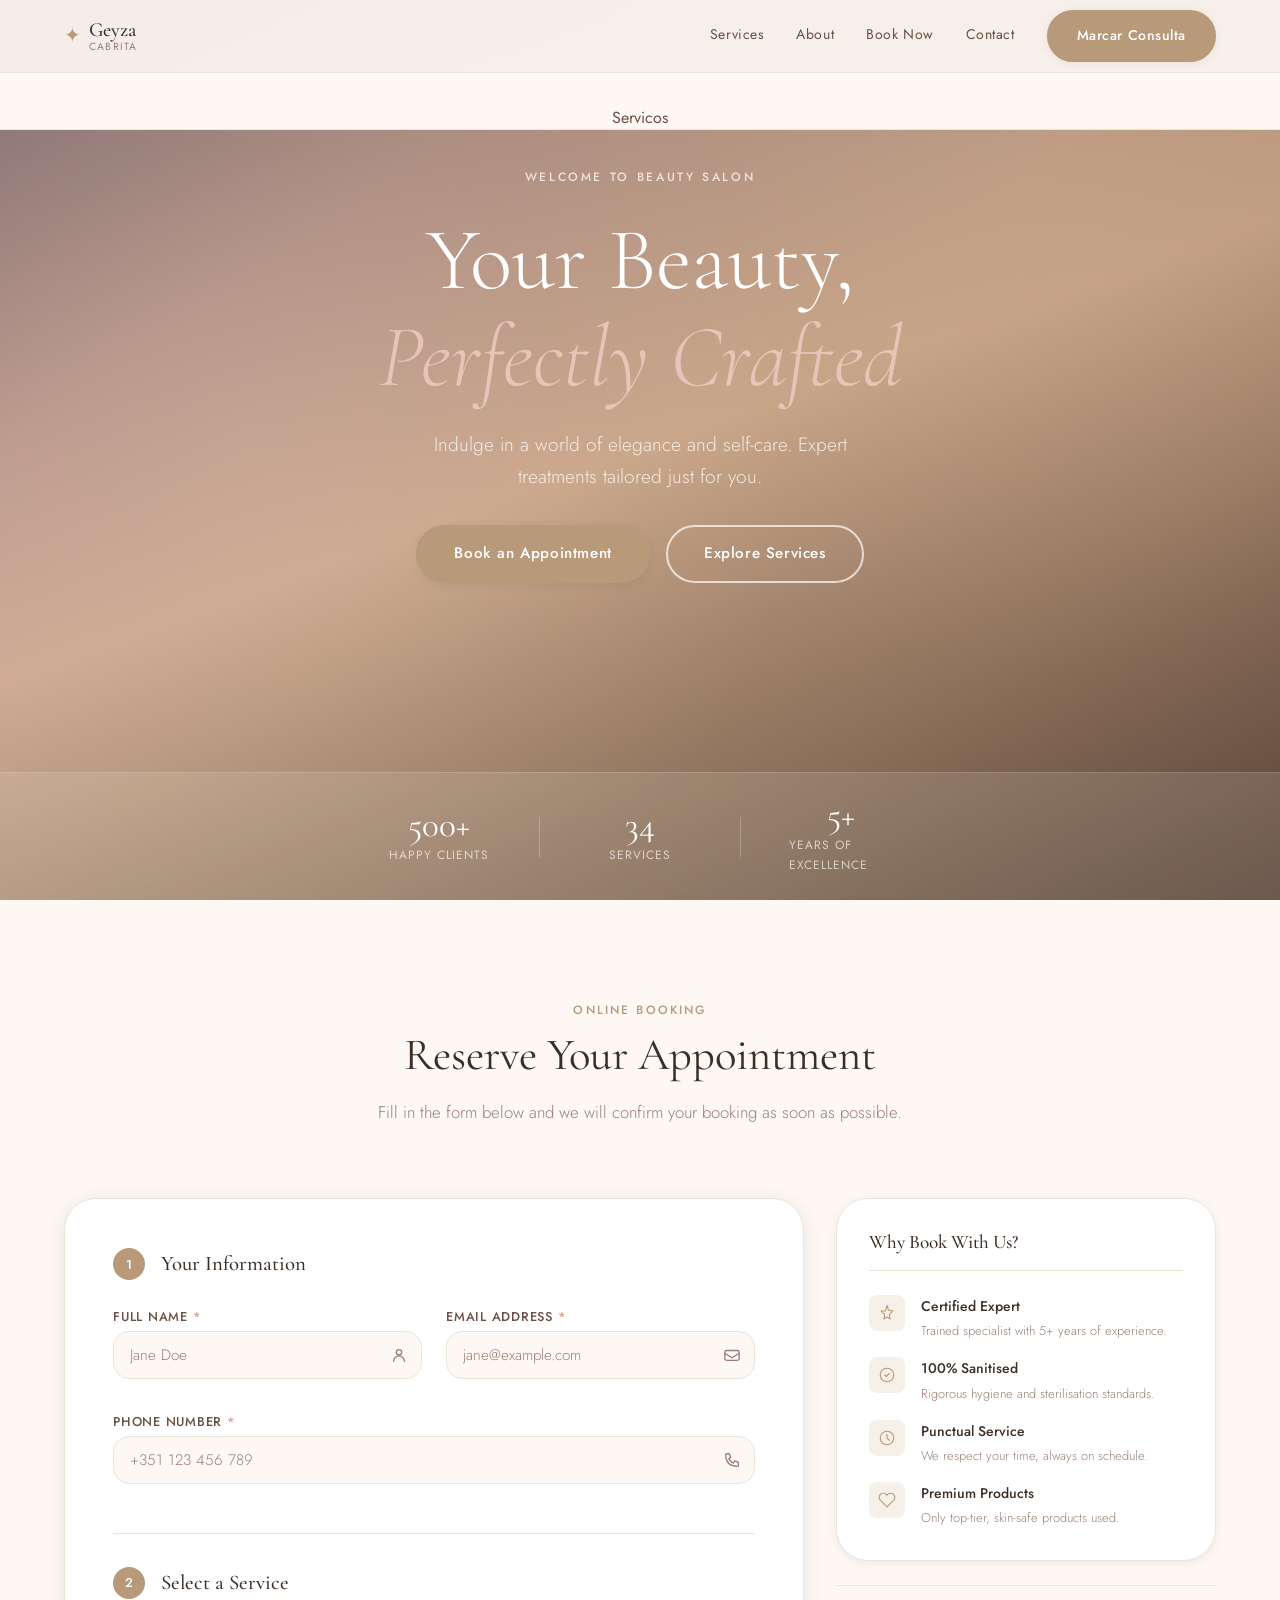
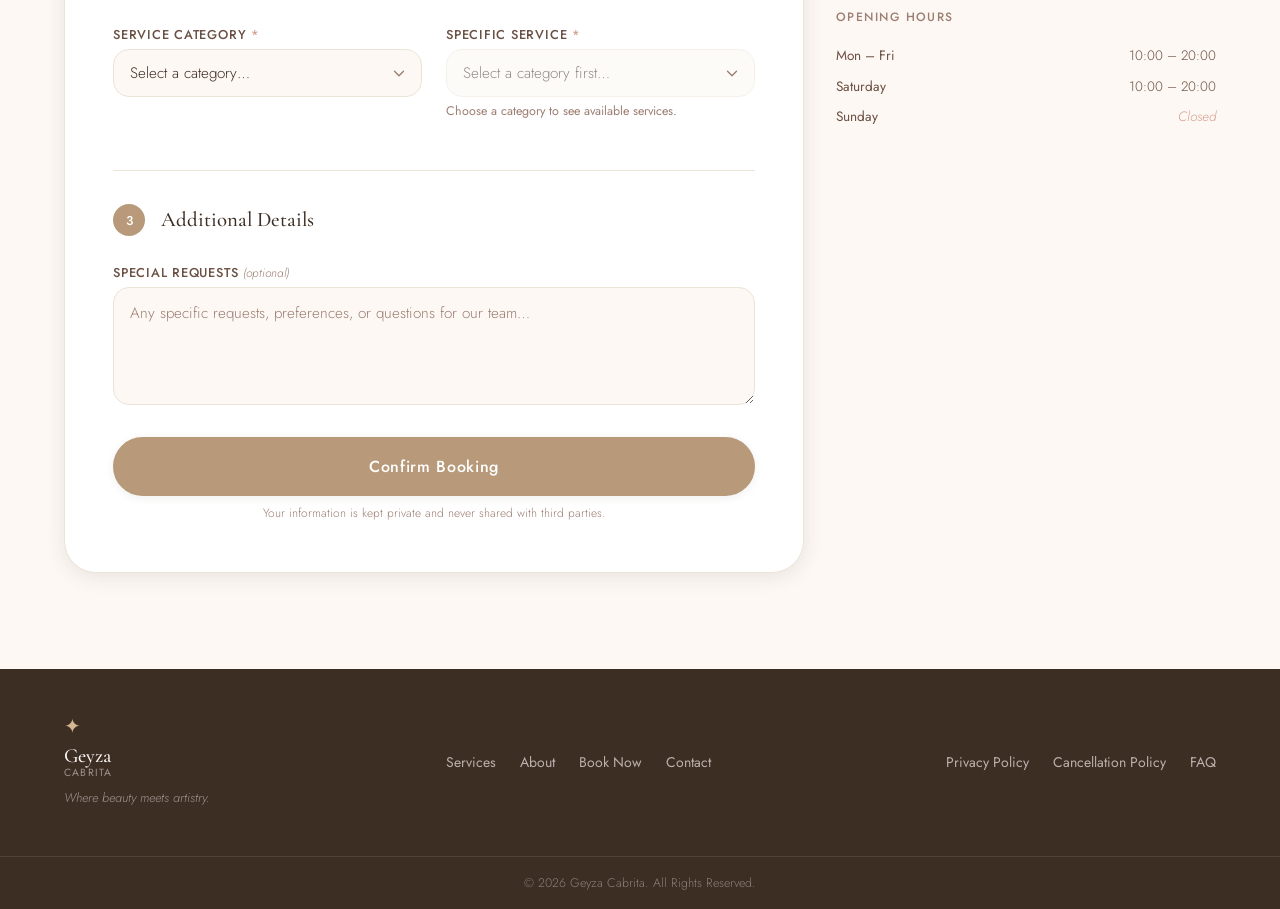
==== commit c71acbb5: "Update navigation links and button text in form.html" ====
--- a/form.html
+++ b/form.html
@@ -30,14 +30,14 @@
 
       <!-- Desktop Navigation -->
       <nav class="nav-desktop" aria-label="Main navigation">
-        <a href="#services">Services</a>
-        <a href="#about">About</a>
+        <a href="index.html#servicos">Services</a>
+        <a href=index.html#sobre">About</a>
         <a href="#booking">Book Now</a>
-        <a href="#contact">Contact</a>
+        <a href="index.html#contactos">Contact</a>
       </nav>
 
       <!-- CTA Button (desktop) -->
-      <a href="#booking" class="btn btn-primary nav-cta">Reserve a Spot</a>
+      <a href="#booking" class="btn btn-primary nav-cta">Marcar Consulta</a>
 
       <!-- Hamburger (mobile) -->
       <button class="hamburger" id="hamburger" aria-label="Toggle mobile menu" aria-expanded="false" aria-controls="mobile-menu">
@@ -47,11 +47,11 @@
 
     <!-- Mobile Navigation Drawer -->
     <nav class="nav-mobile" id="mobile-menu" aria-label="Mobile navigation" aria-hidden="true">
-      <a href="#services" class="mobile-link">Services</a>
-      <a href="#about" class="mobile-link">About</a>
-      <a href="#booking" class="mobile-link">Book Now</a>
-      <a href="#contact" class="mobile-link">Contact</a>
-      <a href="#booking" class="btn btn-primary mobile-cta">Reserve a Spot</a>
+      <a href="#services" class="mobile-link">Servicos</a>
+      <a href="#about" class="mobile-link">Sobre mim</a>
+      <a href="#booking" class="mobile-link">Marcar Consulta</a>
+      <a href="#contact" class="mobile-link">Contactos</a>
+      <a href="#booking" class="btn btn-primary mobile-cta">Marcar Consulta</a>
     </nav>
   </header>
 
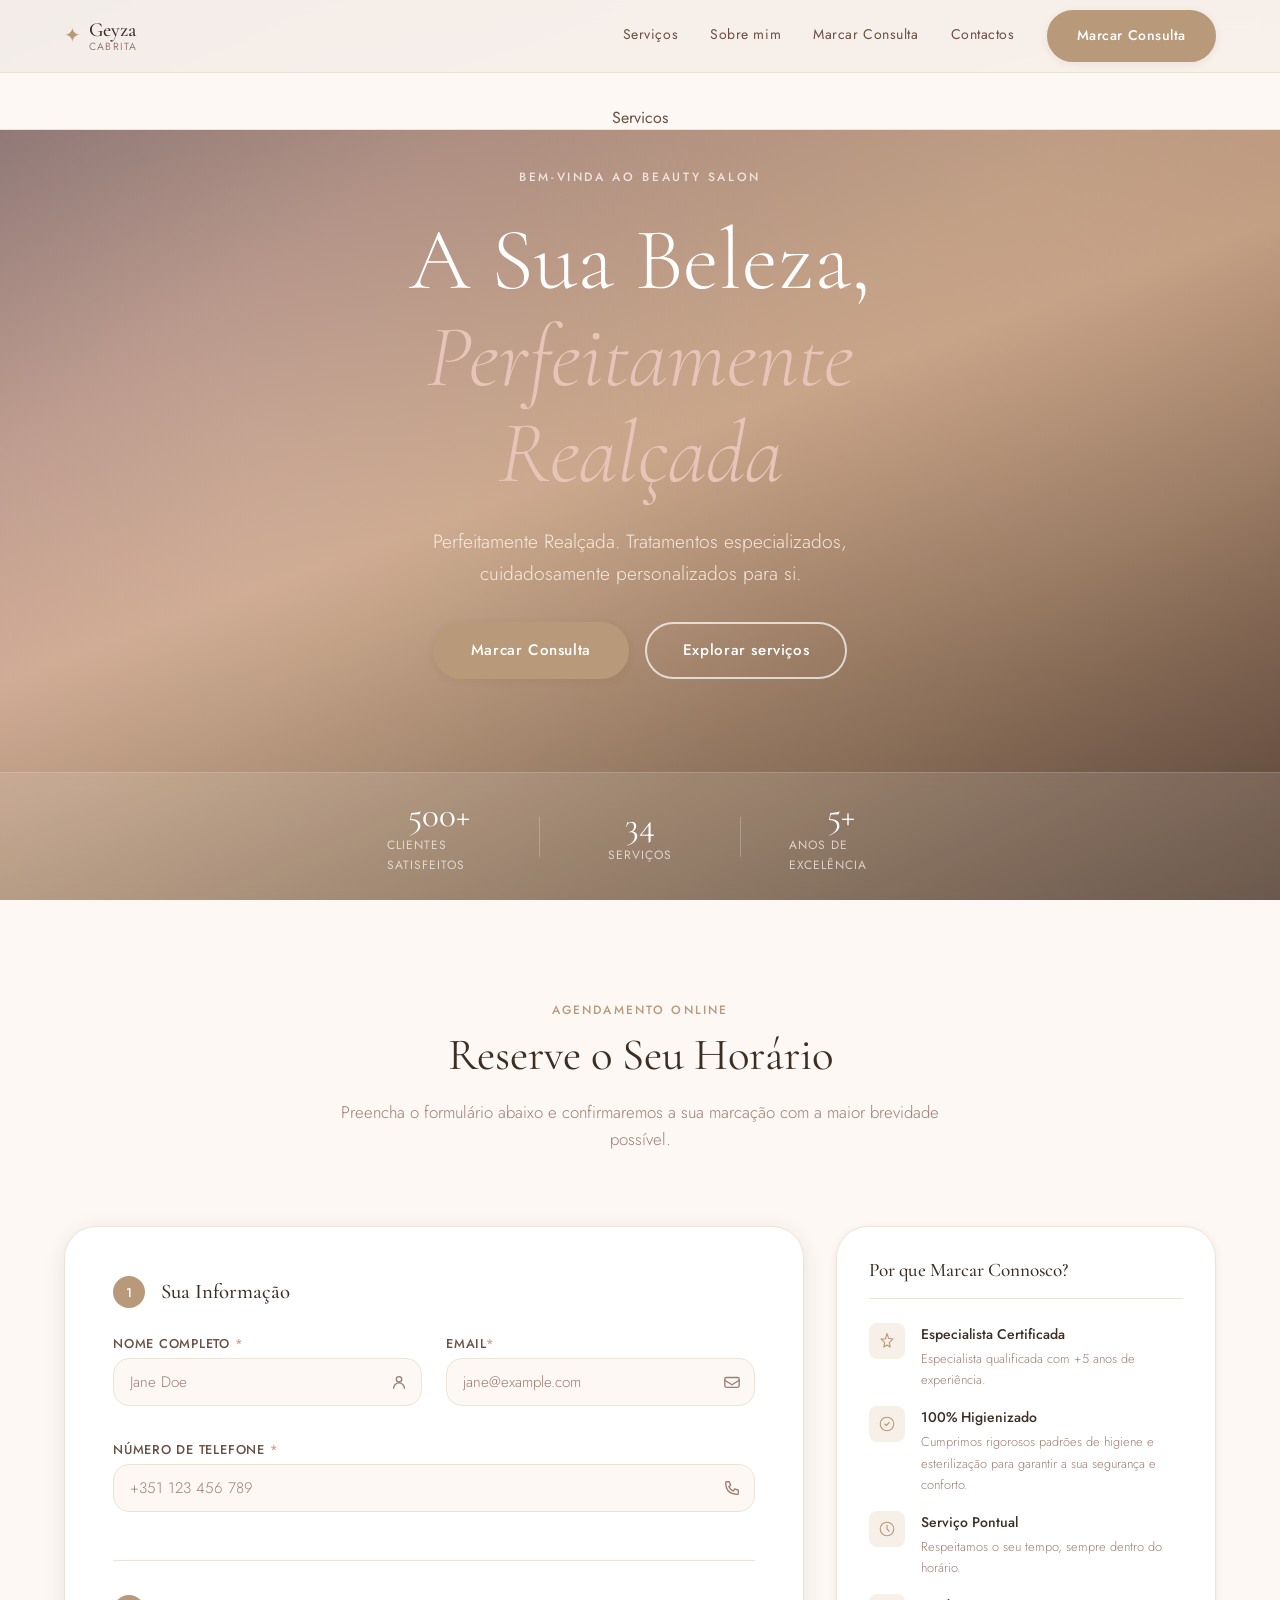
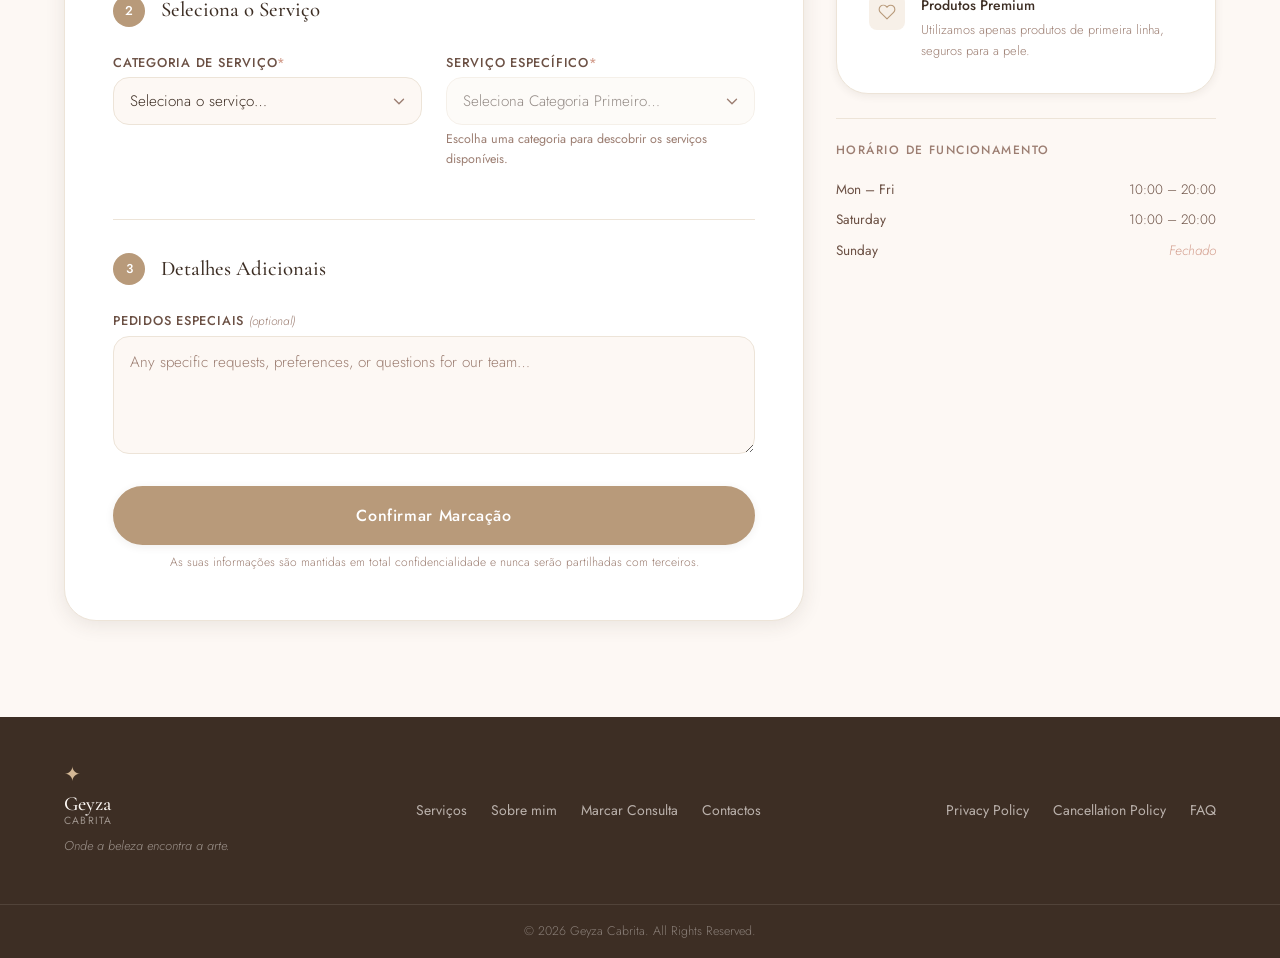
==== commit 1bffac36: "Translate form content to Portuguese" ====
--- a/form.html
+++ b/form.html
@@ -30,10 +30,10 @@
 
       <!-- Desktop Navigation -->
       <nav class="nav-desktop" aria-label="Main navigation">
-        <a href="index.html#servicos">Services</a>
-        <a href=index.html#sobre">About</a>
-        <a href="#booking">Book Now</a>
-        <a href="index.html#contactos">Contact</a>
+        <a href="index.html#servicos">Serviços</a>
+        <a href=index.html#sobre">Sobre mim</a>
+        <a href="#booking">Marcar Consulta</a>
+        <a href="index.html#contactos">Contactos</a>
       </nav>
 
       <!-- CTA Button (desktop) -->
@@ -62,12 +62,12 @@
   <section class="hero" aria-label="Hero banner">
     <div class="hero-overlay" aria-hidden="true"></div>
     <div class="container hero-content">
-      <p class="hero-eyebrow">Welcome to Beauty Salon</p>
-      <h1 class="hero-title">Your Beauty,<br /><em>Perfectly Crafted</em></h1>
-      <p class="hero-subtitle">Indulge in a world of elegance and self-care. Expert treatments tailored just for you.</p>
+      <p class="hero-eyebrow">Bem-vinda ao Beauty Salon</p>
+      <h1 class="hero-title">A Sua Beleza,<br /><em>Perfeitamente Realçada</em></h1>
+      <p class="hero-subtitle">Perfeitamente Realçada. Tratamentos especializados, cuidadosamente personalizados para si.</p>
       <div class="hero-actions">
-        <a href="#booking" class="btn btn-primary btn-lg">Book an Appointment</a>
-        <a href="#services" class="btn btn-outline btn-lg">Explore Services</a>
+        <a href="#booking" class="btn btn-primary btn-lg">Marcar Consulta</a>
+        <a href="#services" class="btn btn-outline btn-lg">Explorar serviços</a>
       </div>
     </div>
 
@@ -75,17 +75,17 @@
     <div class="hero-stats" aria-label="Key statistics">
       <div class="stat-item">
         <span class="stat-number">500+</span>
-        <span class="stat-label">Happy Clients</span>
+        <span class="stat-label">Clientes Satisfeitos</span>
       </div>
       <div class="stat-divider" aria-hidden="true"></div>
       <div class="stat-item">
         <span class="stat-number">34</span>
-        <span class="stat-label">Services</span>
+        <span class="stat-label">Serviços</span>
       </div>
       <div class="stat-divider" aria-hidden="true"></div>
       <div class="stat-item">
         <span class="stat-number">5+</span>
-        <span class="stat-label">Years of Excellence</span>
+        <span class="stat-label">Anos de Excelência</span>
       </div>
     </div>
   </section>
@@ -99,9 +99,9 @@
     <div class="container">
 
       <div class="section-header">
-        <p class="section-eyebrow">Online Booking</p>
-        <h2 class="section-title" id="booking-heading">Reserve Your Appointment</h2>
-        <p class="section-subtitle">Fill in the form below and we will confirm your booking as soon as possible.</p>
+        <p class="section-eyebrow">Agendamento Online</p>
+        <h2 class="section-title" id="booking-heading">Reserve o Seu Horário</h2>
+        <p class="section-subtitle">Preencha o formulário abaixo e confirmaremos a sua marcação com a maior brevidade possível.</p>
       </div>
 
       <div class="booking-layout">
@@ -125,13 +125,13 @@
             <fieldset class="form-step" id="step-1">
               <legend class="step-legend">
                 <span class="step-number" aria-hidden="true">1</span>
-                Your Information
+                Sua Informação
               </legend>
 
               <div class="form-row">
                 <!-- Full Name -->
                 <div class="form-group">
-                  <label for="fullName" class="form-label">Full Name <span class="required" aria-hidden="true">*</span></label>
+                  <label for="fullName" class="form-label">Nome Completo <span class="required" aria-hidden="true">*</span></label>
                   <div class="input-wrap">
                     <input
                       type="text"
@@ -152,7 +152,7 @@
 
                 <!-- Email -->
                 <div class="form-group">
-                  <label for="email" class="form-label">Email Address <span class="required" aria-hidden="true">*</span></label>
+                  <label for="email" class="form-label">Email<span class="required" aria-hidden="true">*</span></label>
                   <div class="input-wrap">
                     <input
                       type="email"
@@ -174,7 +174,7 @@
 
               <!-- Phone -->
               <div class="form-group">
-                <label for="phone" class="form-label">Phone Number <span class="required" aria-hidden="true">*</span></label>
+                <label for="phone" class="form-label">Número de Telefone <span class="required" aria-hidden="true">*</span></label>
                 <div class="input-wrap">
                   <input
                     type="tel"
@@ -200,13 +200,13 @@
             <fieldset class="form-step" id="step-2">
               <legend class="step-legend">
                 <span class="step-number" aria-hidden="true">2</span>
-                Select a Service
+                Seleciona o Serviço
               </legend>
 
               <div class="form-row">
                 <!-- Service Category -->
                 <div class="form-group">
-                  <label for="serviceCategory" class="form-label">Service Category <span class="required" aria-hidden="true">*</span></label>
+                  <label for="serviceCategory" class="form-label">Categoria de Serviço<span class="required" aria-hidden="true">*</span></label>
                   <div class="select-wrap">
                     <select
                       id="serviceCategory"
@@ -215,13 +215,13 @@
                       required
                       aria-required="true"
                     >
-                      <option value="" disabled selected>Select a category…</option>
-                      <option value="manicure">Manicure Services</option>
-                      <option value="pedicure">Pedicure Services</option>
-                      <option value="lashes">Lash Services</option>
-                      <option value="brows">Eyebrow Services</option>
-                      <option value="waxing">Waxing Services</option>
-                      <option value="makeup">Makeup Services</option>
+                      <option value="" disabled selected>Seleciona o serviço…</option>
+                      <option value="manicure">Serviços de Manicure</option>
+                      <option value="pedicure">Serviços de Pedicure</option>
+                      <option value="lashes">Serviços de Pestanas</option>
+                      <option value="brows">Serviços de Sobrancelhas</option>
+                      <option value="waxing">Serviços de Depilação</option>
+                      <option value="makeup">Serviços de Maquilhagem</option>
                     </select>
                     <span class="select-arrow" aria-hidden="true">
                       <svg viewBox="0 0 20 20" fill="none"><path d="M5 8l5 5 5-5" stroke="currentColor" stroke-width="1.5" stroke-linecap="round" stroke-linejoin="round"/></svg>
@@ -232,7 +232,7 @@
 
                 <!-- Specific Service -->
                 <div class="form-group">
-                  <label for="specificService" class="form-label">Specific Service <span class="required" aria-hidden="true">*</span></label>
+                  <label for="specificService" class="form-label">Serviço Específico<span class="required" aria-hidden="true">*</span></label>
                   <div class="select-wrap">
                     <select
                       id="specificService"
@@ -243,13 +243,13 @@
                       aria-required="true"
                       aria-describedby="service-hint"
                     >
-                      <option value="" disabled selected>Select a category first…</option>
+                      <option value="" disabled selected>Seleciona Categoria Primeiro…</option>
                     </select>
                     <span class="select-arrow" aria-hidden="true">
                       <svg viewBox="0 0 20 20" fill="none"><path d="M5 8l5 5 5-5" stroke="currentColor" stroke-width="1.5" stroke-linecap="round" stroke-linejoin="round"/></svg>
                     </span>
                   </div>
-                  <span class="form-hint" id="service-hint">Choose a category to see available services.</span>
+                  <span class="form-hint" id="service-hint">Escolha uma categoria para descobrir os serviços disponíveis.</span>
                   <span class="form-error" id="specificService-error" role="alert" aria-live="polite"></span>
                 </div>
               </div><!-- /.form-row -->
@@ -261,11 +261,11 @@
             <fieldset class="form-step" id="step-3">
               <legend class="step-legend">
                 <span class="step-number" aria-hidden="true">3</span>
-                Additional Details
+                Detalhes Adicionais
               </legend>
 
               <div class="form-group">
-                <label for="notes" class="form-label">Special Requests <span class="optional">(optional)</span></label>
+                <label for="notes" class="form-label">Pedidos Especiais  <span class="optional">(optional)</span></label>
                 <textarea
                   id="notes"
                   name="notes"
@@ -282,17 +282,17 @@
             <!-- Submit -->
             <div class="form-submit">
               <button type="submit" class="btn btn-primary btn-submit" id="submit-btn">
-                <span class="btn-text">Confirm Booking</span>
+                <span class="btn-text">Confirmar Marcação</span>
                 <span class="btn-spinner" aria-hidden="true"></span>
               </button>
-              <p class="form-privacy">Your information is kept private and never shared with third parties.</p>
+              <p class="form-privacy">As suas informações são mantidas em total confidencialidade e nunca serão partilhadas com terceiros.</p>
             </div>
 
             <!-- Success Message (shown after submission) -->
             <div class="form-success" id="form-success" role="alert" aria-live="polite" hidden>
               <span class="success-icon" aria-hidden="true">✓</span>
-              <h3>Booking Confirmed!</h3>
-              <p>Thank you for your reservation. We will be in touch shortly to confirm your appointment details.</p>
+              <h3>Marcação Confirmada!</h3>
+              <p>Obrigada pela sua marcação. Entraremos em contacto em breve para confirmar os detalhes do seu agendamento.</p>
             </div>
 
           </form>
@@ -304,15 +304,15 @@
 
           <!-- Why book with us -->
           <div class="sidebar-card">
-            <h3 class="sidebar-card-title">Why Book With Us?</h3>
+            <h3 class="sidebar-card-title">Por que Marcar Connosco?</h3>
             <ul class="sidebar-features">
               <li>
                 <span class="sidebar-feature-icon" aria-hidden="true">
                   <svg viewBox="0 0 24 24" fill="none"><path d="M12 2l2.09 6.26L20 9.27l-4.91 4.78L16.18 20 12 17.27 7.82 20l1.09-5.95L4 9.27l5.91-.01L12 2z" stroke="currentColor" stroke-width="1.5" stroke-linejoin="round"/></svg>
                 </span>
                 <div>
-                  <strong>Certified Expert</strong>
-                  <p>Trained specialist with 5+ years of experience.</p>
+                  <strong>Especialista Certificada</strong>
+                  <p>Especialista qualificada com +5 anos de experiência.</p>
                 </div>
               </li>
               <li>
@@ -320,8 +320,8 @@
                   <svg viewBox="0 0 24 24" fill="none"><path d="M9 12l2 2 4-4" stroke="currentColor" stroke-width="1.5" stroke-linecap="round" stroke-linejoin="round"/><circle cx="12" cy="12" r="9" stroke="currentColor" stroke-width="1.5"/></svg>
                 </span>
                 <div>
-                  <strong>100% Sanitised</strong>
-                  <p>Rigorous hygiene and sterilisation standards.</p>
+                  <strong>100% Higienizado</strong>
+                  <p>Cumprimos rigorosos padrões de higiene e esterilização para garantir a sua segurança e conforto.</p>
                 </div>
               </li>
               <li>
@@ -329,8 +329,8 @@
                   <svg viewBox="0 0 24 24" fill="none"><circle cx="12" cy="12" r="9" stroke="currentColor" stroke-width="1.5"/><path d="M12 7v5l3 3" stroke="currentColor" stroke-width="1.5" stroke-linecap="round"/></svg>
                 </span>
                 <div>
-                  <strong>Punctual Service</strong>
-                  <p>We respect your time, always on schedule.</p>
+                  <strong>Serviço Pontual</strong>
+                  <p>Respeitamos o seu tempo, sempre dentro do horário.</p>
                 </div>
               </li>
               <li>
@@ -338,8 +338,8 @@
                   <svg viewBox="0 0 24 24" fill="none"><path d="M20.84 4.61a5.5 5.5 0 00-7.78 0L12 5.67l-1.06-1.06a5.5 5.5 0 00-7.78 7.78l1.06 1.06L12 21.23l7.78-7.78 1.06-1.06a5.5 5.5 0 000-7.78z" stroke="currentColor" stroke-width="1.5" stroke-linejoin="round"/></svg>
                 </span>
                 <div>
-                  <strong>Premium Products</strong>
-                  <p>Only top-tier, skin-safe products used.</p>
+                  <strong>Produtos Premium</strong>
+                  <p>Utilizamos apenas produtos de primeira linha, seguros para a pele.</p>
                 </div>
               </li>
             </ul>
@@ -347,12 +347,12 @@
 
             <!-- Opening Hours -->
             <div class="opening-hours">
-              <h4 class="hours-title">Opening Hours</h4>
+              <h4 class="hours-title">Horário de Funcionamento</h4>
               <table class="hours-table" aria-label="Opening hours">
                 <tbody>
                   <tr><td>Mon – Fri</td><td>10:00 – 20:00</td></tr>
                   <tr><td>Saturday</td><td>10:00 – 20:00</td></tr>
-                  <tr><td>Sunday</td><td class="closed">Closed</td></tr>
+                  <tr><td>Sunday</td><td class="closed">Fechado</td></tr>
                 </tbody>
               </table>
             </div>
@@ -375,14 +375,14 @@
       <div class="footer-brand">
         <span class="logo-icon" aria-hidden="true">✦</span>
         <span class="logo-text">Geyza<em>Cabrita</em></span>
-        <p class="footer-tagline">Where beauty meets artistry.</p>
+        <p class="footer-tagline">Onde a beleza encontra a arte.</p>
       </div>
 
       <nav class="footer-nav" aria-label="Footer navigation">
-        <a href="#services">Services</a>
-        <a href="#about">About</a>
-        <a href="#booking">Book Now</a>
-        <a href="#contact">Contact</a>
+        <a href="index.html#servicos">Serviços</a>
+        <a href="index.html#sobre">Sobre mim</a>
+        <a href="#booking">Marcar Consulta</a>
+        <a href="index.html#contactos">Contactos</a>
       </nav>
 
       <nav class="footer-legal" aria-label="Legal links">
